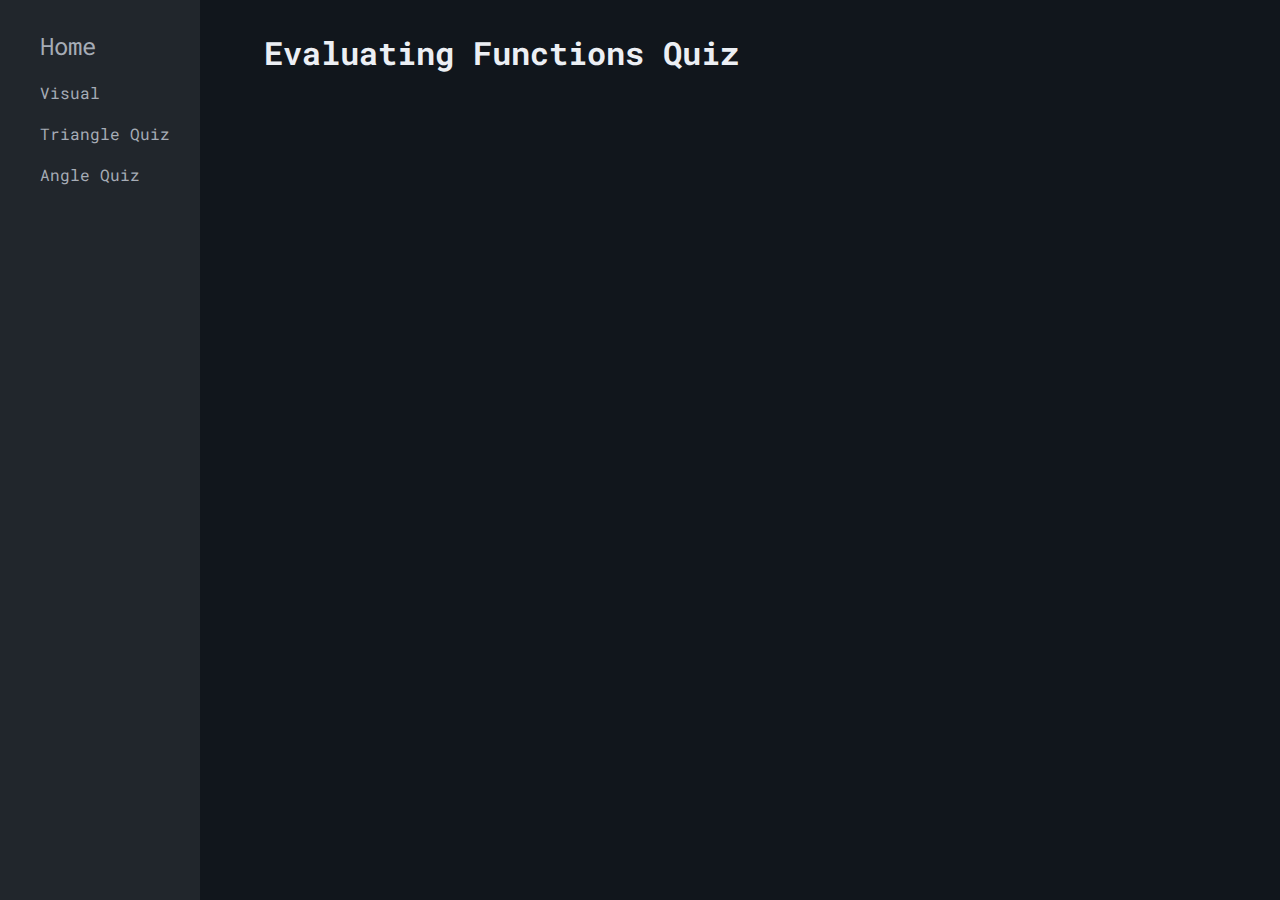
==== angle-quiz.html @ 03acc6bb "Completed the triangle type quiz" ====
<html>
  <head>
	<link rel="stylesheet" href="css/base.css">
	<link rel="stylesheet" href="css/navbar.css">
  </head>
  <body>
	<div id="navbar">
	  <a class="navbar-big" href="index.html">Home</a>
	  <a href="visual.html">Visual</a>
	  <a href="triangle-quiz.html">Triangle Quiz</a>
	  <a href="angle-quiz.html">Angle Quiz</a>
	</div>
	<div id="main-view">
		<h1>Evaluating Functions Quiz</h1>
	</div>
  </body>
</html>
---- css/base.css ----
@import url('https://fonts.googleapis.com/css2?family=Roboto+Mono:wght@400&display=swap');

:root {
	--bg: #11161c;
	--fg: #eceff4;
}

body {
	margin: 0;
	top: 0;
	width: 100%;
	height: 100vh;
	background: var(--bg);
	color: var(--fg);
	font-family: "Roboto Mono", monospace;
}

#main-view {
	padding-left: 5%;
	padding-top: 10px;
	width: 60%;
	margin-left: 200px;
}

h1 {
	font-weight: bolder;
}

button {
	font-family: "Roboto Mono", monospace;
	font-weight: bolder;
}
---- css/navbar.css ----
@import url('https://fonts.googleapis.com/css2?family=Roboto+Mono:wght@500&display=swap');

:root {
	--nav-bg: #21262c;
	--nav-fg-no-select: #a6acb6;
	--nav-fg-select: #eceff4;
}

#navbar {
	z-index: 1;
	position: fixed;
	font-family: "Roboto Mono", monospace;
	background: var(--nav-bg);
	width: 200px;
	height: 100vh;
	padding-top: 20px;
	top: 0;
	left: 0;
}

#navbar .navbar-big {
	font-size: 1.5em;
}

#navbar a {
	display: block;
	font-size: 1em;
	text-decoration: none;
	padding-left: 20%;
	padding-top: 10px;
	padding-bottom: 10px;
	color: var(--nav-fg-no-select);
	transition: color 0.25s ease;
}

#navbar a:hover {
	color: var(--nav-fg-select);
}
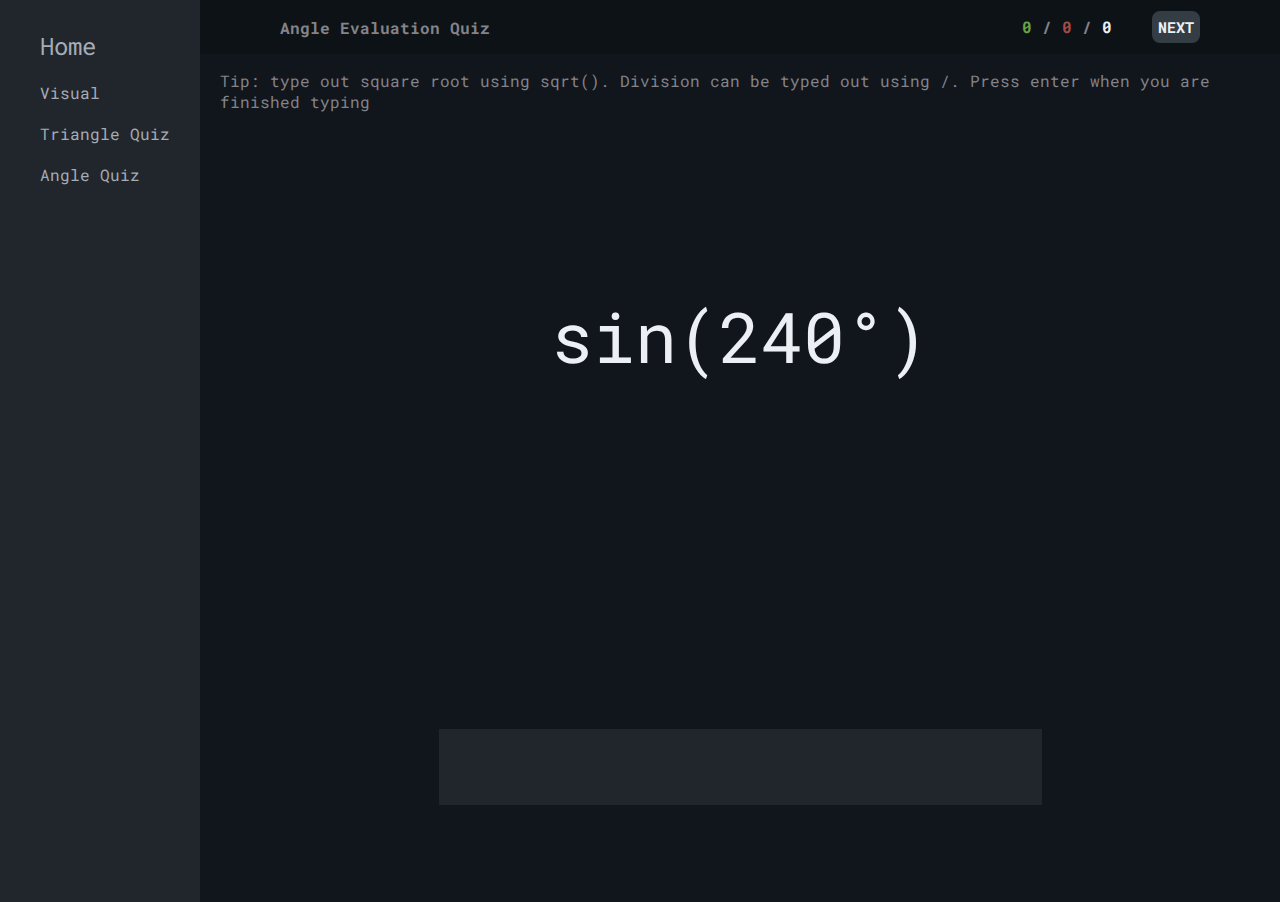
==== commit 3ff7953e: "Added the angle evaluation quiz" ====
--- a/angle-quiz.html
+++ b/angle-quiz.html
@@ -2,6 +2,8 @@
   <head>
 	<link rel="stylesheet" href="css/base.css">
 	<link rel="stylesheet" href="css/navbar.css">
+	<link rel="stylesheet" href="css/quiz.css">
+	<script src="./js/angle_quiz.js"></script>
   </head>
   <body>
 	<div id="navbar">
@@ -10,8 +12,29 @@
 	  <a href="triangle-quiz.html">Triangle Quiz</a>
 	  <a href="angle-quiz.html">Angle Quiz</a>
 	</div>
-	<div id="main-view">
-		<h1>Evaluating Functions Quiz</h1>
+	<div id="quiz-view">
+	  <header id="quiz-header">
+		<div id="quiz-header-left">
+			<p class="quiz-header-text">Angle Evaluation Quiz</p>
+		</div>
+		<div id="quiz-header-right">
+			<p id="quiz-header-correct">0</p>
+			<p class="quiz-header-text">/</p>
+			<p id="quiz-header-incorrect">0</p>
+			<p class="quiz-header-text">/</p>
+			<p id="quiz-header-total">0</p>
+			<button id="quiz-header-next" onclick="quizNext(this)" canClick="false">NEXT</p>
+		</div>
+	  </header>
+	  <div id="quiz-main">
+		<p class="quiz-tip">Tip: type out square root using sqrt(). Division can be typed out using /. Press enter when you are finished typing</p>
+		<div id="quiz-question-view">
+		  <p id="quiz-question"></p>
+		</div>
+		<div id="quiz-answers-view">
+		  <input id="quiz-answer-field" class="quiz-field-neutral" spellcheck=false onkeypress="keyPress(this, event)"></input>
+		</div>
+	  </div>
 	</div>
   </body>
 </html>
--- a/css/quiz.css
+++ b/css/quiz.css
@@ -0,0 +1,147 @@
+:root {
+	--header-bg: #0d1216;
+	--header-fg: #848389;
+	--cards-bg: #2c333a;
+	--cards-selected-bg: #343c44;
+	--input-bg: #21262c;
+	--input-selected-bg: #343c44;
+	--green: #68a542;
+	--red: #a54d42;
+}
+
+#quiz-view {
+	margin-left: 200px;
+}
+
+#quiz-header {
+	display: flex;
+	width: 100%;
+	height: 6%;
+	background: var(--header-bg);
+	justify-content: space-between;
+	align-items: center;
+}
+
+#quiz-header-left {
+	padding-left: 80px;
+}
+
+#quiz-header-right {
+	padding-right: 80px;
+}
+
+#quiz-header p {
+	display: inline;
+	font-weight: bold;
+}
+
+.quiz-header-text {
+	color: var(--header-fg);
+}
+
+#quiz-header-correct {
+	color: var(--green);
+}
+
+#quiz-header-incorrect {
+	color: var(--red);
+}
+
+#quiz-header-next {
+	margin-left: 30px;
+	padding: 2px;
+	font-size: 15px;
+	color: var(--nav-fg);
+	background: var(--cards-selected-bg);
+	border-color: var(--cards-selected-bg);
+	border-width: 4px;
+	border-radius: 8px;
+	border-style: solid;
+}
+
+.quiz-tip {
+	color: var(--header-fg);
+	margin-left: 20px;
+}
+
+#quiz-question-view {
+	height: 50%;
+}
+
+#quiz-question-view p {
+	padding-top: 10%;
+	font-size: 70px;
+	text-align: center;
+}
+
+#quiz-answers-view {
+	padding-left: 40px;
+	padding-right: 40px;
+	height: 30%;
+	display: flex;
+	align-items: center;
+	justify-content: space-between;
+}
+
+#quiz-answers-view div {
+	height: 95%;
+	width: 95%;
+	display: inline;
+	border-radius: 20px;
+	border-style: solid;
+	border-width: 2px;
+	border-color: var(--bg);
+	transition: background 0.25s;
+}
+
+.quiz-answer-neutral {
+	background: var(--cards-bg);
+}
+
+.quiz-answer-neutral:hover {
+	background: var(--cards-selected-bg);
+}
+
+.quiz-answer-correct {
+	background: var(--green);
+}
+
+.quiz-answer-incorrect {
+	background: var(--red);
+}
+
+#quiz-answers-view p {
+	font-size: 25px;
+	text-align: center;
+	/* Flexbox and vertical-align don't work. So, once again, the
+       ultimate problem of centering a div in css stumps me. This is
+       the closest I'll get */
+	padding-top: 21%;
+	padding-bottom: 21%;
+}
+
+#quiz-answer-field {
+	margin: auto;
+	padding: 12px;
+	font-size: 45px;
+	border-style: none;
+	background: var(--input-bg);
+	transition: background 0.6s;
+}
+
+#quiz-answer-field:focus {
+	background: var(--input-selected-bg);
+	outline: none;
+}
+
+.quiz-field-neutral {
+	color: var(--fg);
+}
+
+.quiz-field-correct {
+	color: var(--green);
+}
+
+.quiz-field-incorrect {
+	color: var(--red);
+}
